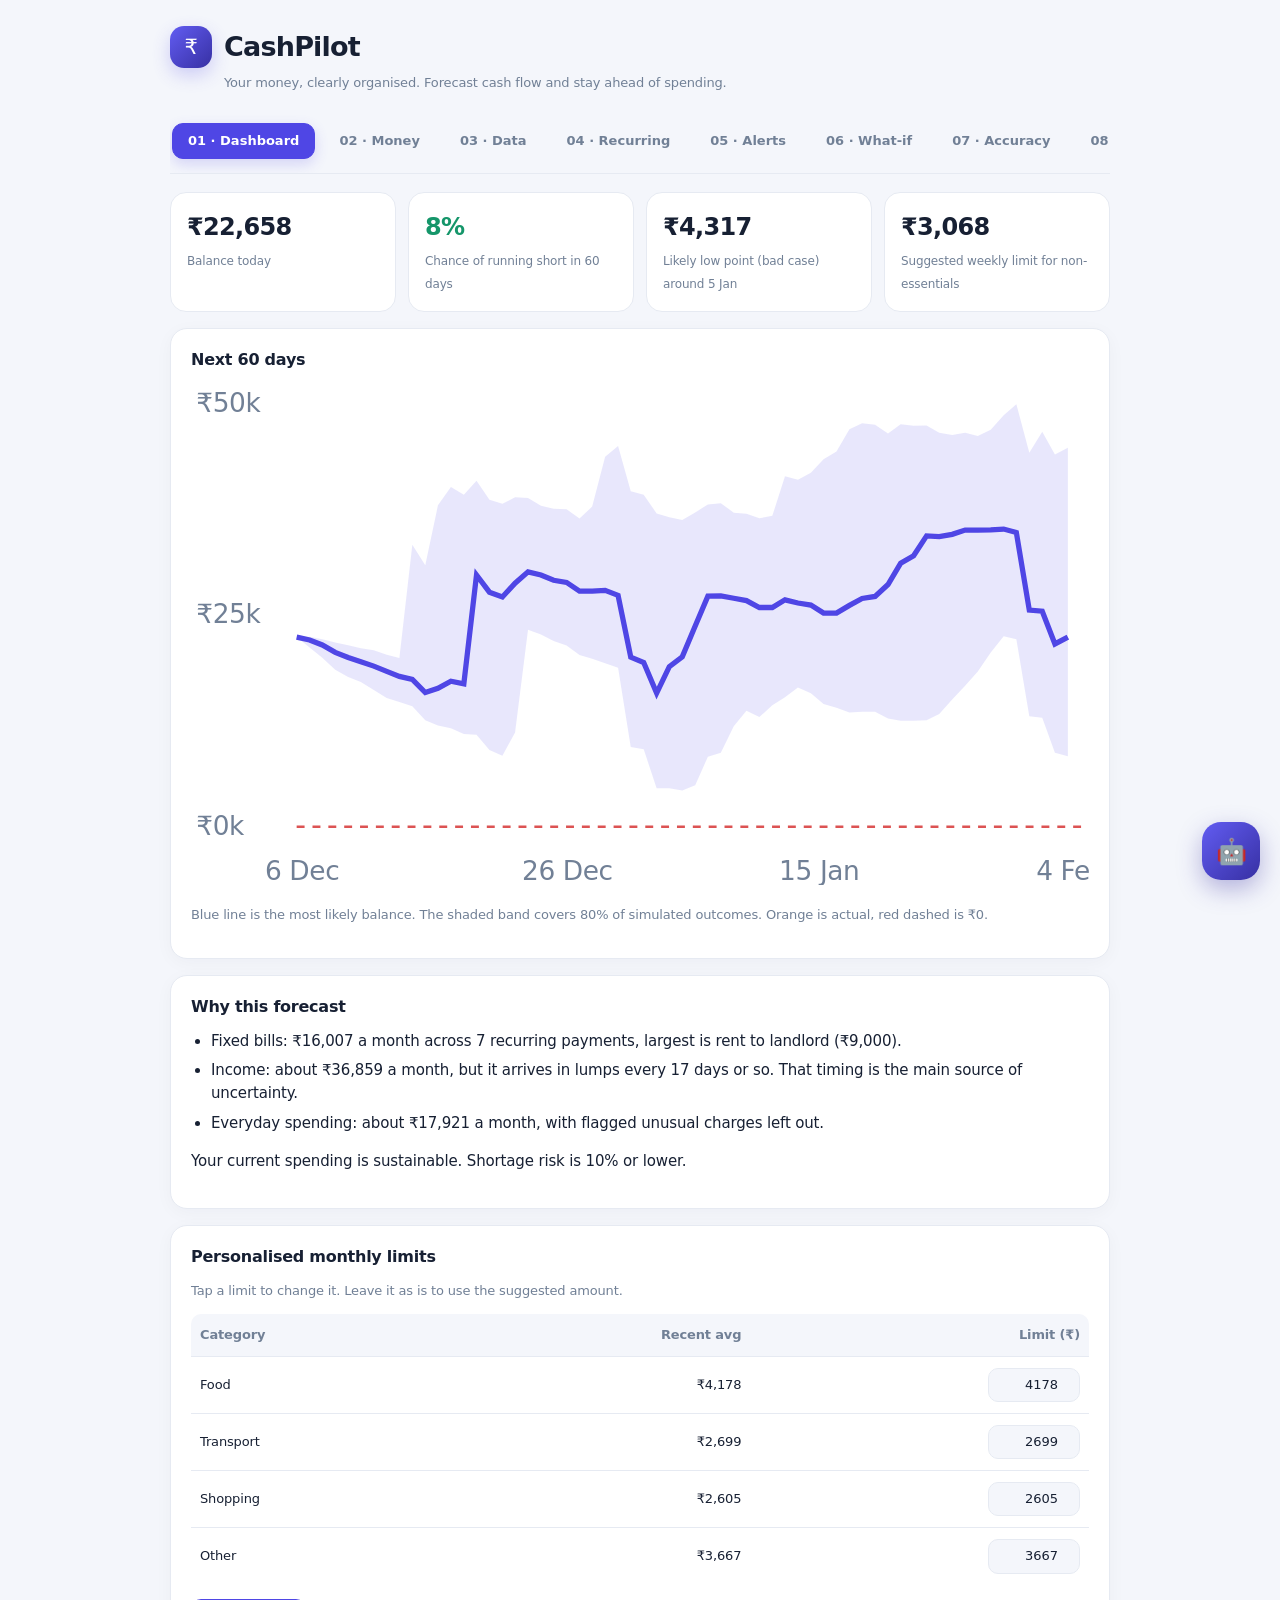
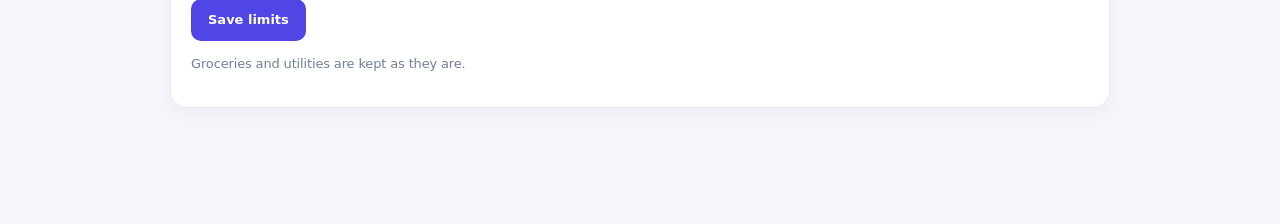
==== frontend/index.html @ a2986373 "Initial commit Co-authored-by: Copilot <223556219+Copilot@users.noreply.github.com>" ====
<!doctype html><html lang="en"><head><meta charset="utf-8"><title>CashPilot – Predictive Cash Flow</title>
<meta name="viewport" content="width=device-width, initial-scale=1, viewport-fit=cover">
<style>
:root{--bg:#f4f6fb;--cd:#fff;--tx:#172033;--mu:#718096;--ac:#4f46e5;--bd:#e6eaf2;--bad:#dc5353;--ok:#15966a;--wn:#d58a19;--bn:rgba(79,70,229,.13);box-sizing:border-box;padding-top:env(safe-area-inset-top,0px);padding-bottom:env(safe-area-inset-bottom,0px);color-scheme:light}
:root[data-theme=dark]{color-scheme:dark;--bg:#0b1220;--cd:#131e30;--tx:#edf2ff;--mu:#9aa9c0;--ac:#8b85ff;--bd:#29374d;--bad:#ff7777;--ok:#48d6a0;--wn:#f2bd62;--bn:rgba(139,133,255,.2)}
@media(prefers-color-scheme:dark){:root:not([data-theme=light]){color-scheme:dark;--bg:#0b1220;--cd:#131e30;--tx:#edf2ff;--mu:#9aa9c0;--ac:#8b85ff;--bd:#29374d;--bad:#ff7777;--ok:#48d6a0;--wn:#f2bd62;--bn:rgba(139,133,255,.2)}}
*{box-sizing:border-box}html{scroll-padding-top:16px}body{margin:0;background:var(--bg);color:var(--tx);font:15px/1.55 Inter,ui-sans-serif,system-ui,-apple-system,"Segoe UI",Roboto,sans-serif;font-variant-numeric:tabular-nums;letter-spacing:-.01em}
main{max-width:980px;margin:0 auto;padding:26px 20px 100px}.brand{display:flex;align-items:center;gap:12px;margin-bottom:5px}.brand-mark{width:42px;height:42px;border-radius:14px;display:grid;place-items:center;background:linear-gradient(135deg,#625cf2,#3730a3);color:white;font-size:21px;box-shadow:0 7px 18px rgba(79,70,229,.24)}
h1{font-size:27px;line-height:1.2;margin:0;letter-spacing:-.8px;font-weight:800}#who{margin-left:auto;display:flex;align-items:center;gap:10px;font-size:13px;color:var(--mu)}#who[hidden]{display:none}#who button{border:1px solid var(--bd);background:var(--cd);color:var(--tx);border-radius:9px;padding:7px 12px;font:inherit;font-size:12px;font-weight:650;cursor:pointer}.sub{color:var(--mu);margin:0 0 22px 54px;font-size:13px}
nav{display:flex;gap:8px;overflow-x:auto;padding:8px 2px 14px;margin:0 0 18px;scrollbar-width:thin;border-bottom:1px solid var(--bd)}nav button{flex:none;border:1px solid transparent;background:transparent;color:var(--mu);padding:9px 15px;border-radius:11px;font:inherit;font-size:13px;font-weight:600;line-height:1.2;cursor:pointer;transition:.18s}nav button:hover{background:var(--cd);color:var(--tx);border-color:var(--bd)}nav button.on{background:var(--ac);border-color:var(--ac);color:#fff;box-shadow:0 5px 14px rgba(79,70,229,.2)}
.cd{background:var(--cd);border:1px solid var(--bd);border-radius:17px;padding:20px;margin-bottom:16px;box-shadow:0 4px 18px rgba(20,32,55,.035)}h2{font-size:16px;line-height:1.35;margin:0 0 12px;font-weight:750;letter-spacing:-.25px}.g{display:grid;grid-template-columns:repeat(2,minmax(0,1fr));gap:12px;margin-bottom:16px}.k{background:var(--cd);border:1px solid var(--bd);border-radius:16px;padding:16px;min-width:0}.k b{display:block;font-size:24px;letter-spacing:-.7px;margin-bottom:3px}.k span{font-size:12px;color:var(--mu)}
.bad{color:var(--bad)}.ok{color:var(--ok)}.wn{color:var(--wn)}.mu{color:var(--mu);font-size:13px}.tw{overflow-x:auto;border-radius:10px}table{width:100%;border-collapse:collapse;font-size:13px}td,th{padding:11px 9px;border-bottom:1px solid var(--bd);text-align:left;white-space:nowrap}th{color:var(--mu);font-weight:650;background:var(--bg)}td.r,th.r{text-align:right}tr:last-child td{border-bottom:0}
label{display:block;font-size:12px;color:var(--mu);font-weight:650;margin:12px 0 5px}input,select{width:100%;box-sizing:border-box;padding:11px 12px;border:1px solid var(--bd);border-radius:10px;background:var(--bg);color:var(--tx);font:inherit;outline:none}input:focus,select:focus{border-color:var(--ac);box-shadow:0 0 0 3px var(--bn)}.btn{margin-top:14px;background:var(--ac);color:#fff;border:0;border-radius:10px;padding:11px 17px;font:inherit;font-size:13px;font-weight:650;cursor:pointer;transition:.18s}.btn:hover{filter:brightness(1.06);transform:translateY(-1px)}.btn.s{background:var(--bg);color:var(--tx);border:1px solid var(--bd)}
svg text{fill:var(--mu);font-size:10px}ul{padding-left:20px;margin:8px 0}li{margin:6px 0}#bf{position:fixed;right:20px;bottom:calc(20px + env(safe-area-inset-bottom,0px));width:58px;height:58px;border-radius:19px;border:0;background:linear-gradient(135deg,#625cf2,#3730a3);color:#fff;font-size:25px;box-shadow:0 9px 24px rgba(57,48,163,.35);cursor:pointer;z-index:40}#bp{position:fixed;left:12px;right:12px;bottom:calc(12px + env(safe-area-inset-bottom,0px));max-width:540px;margin:0 auto;max-height:72vh;display:flex;flex-direction:column;background:var(--cd);border:1px solid var(--bd);border-radius:18px;box-shadow:0 15px 45px rgba(0,0,0,.25);z-index:50}#bp[hidden],#bf[hidden]{display:none}#bh{display:flex;justify-content:space-between;align-items:center;padding:14px 16px;border-bottom:1px solid var(--bd)}#bh button{background:none;border:0;color:var(--tx);font-size:18px;cursor:pointer}#bl{overflow-y:auto;flex:1;padding:10px 14px;min-height:120px}.bm{margin:7px 0;padding:10px 13px;border-radius:14px;max-width:90%;white-space:pre-wrap;font-size:14px}.bm.u{background:var(--ac);color:#fff;margin-left:auto}.bm.b{background:var(--bg);border:1px solid var(--bd)}#bc{display:flex;gap:7px;overflow-x:auto;padding:5px 14px}#bc button{flex:none;border:1px solid var(--bd);background:var(--bg);color:var(--tx);border-radius:18px;padding:7px 12px;font:inherit;font-size:12px;cursor:pointer}#bi{display:flex;gap:8px;padding:10px 14px 14px}#bi input{flex:1;min-width:0}#bi .btn{margin:0}
@media(min-width:700px){.g{grid-template-columns:repeat(4,minmax(0,1fr))}}@media(max-width:520px){main{padding:20px 13px 90px}.cd{padding:16px;border-radius:15px}h1{font-size:24px}.sub{margin-left:0;margin-top:7px}.k{padding:13px}.k b{font-size:20px}nav{gap:5px}nav button{padding:9px 12px}}
</style></head><body><main>
<div class="brand"><div class="brand-mark">₹</div><h1>CashPilot</h1><div id="who" hidden><span id="wn"></span><button id="lo" type="button">Log out</button></div></div><p class="sub">Your money, clearly organised. Forecast cash flow and stay ahead of spending.</p>
<nav id="nav"></nav><div id="v"></div></main>
<button id="bf" onclick="bTog()" aria-label="Open assistant">🤖</button>
<div id="bp" hidden><div id="bh"><b>CashPilot assistant</b><button onclick="bTog()" aria-label="Close">✕</button></div><div id="bl"></div><div id="bc"><button onclick="bAsk(this.textContent)">Show limits</button><button onclick="bAsk(this.textContent)">What have you learned?</button><button onclick="bAsk(this.textContent)">Am I at risk?</button><button onclick="bAsk(this.textContent)">What do you know about me?</button></div><div id="bi"><input id="bx" placeholder="e.g. set food limit to 4000" onkeydown="if(event.key==='Enter')bSend()"><button class="btn" onclick="bSend()">Send</button></div></div>
<script src="boot.js"></script>
</body></html>
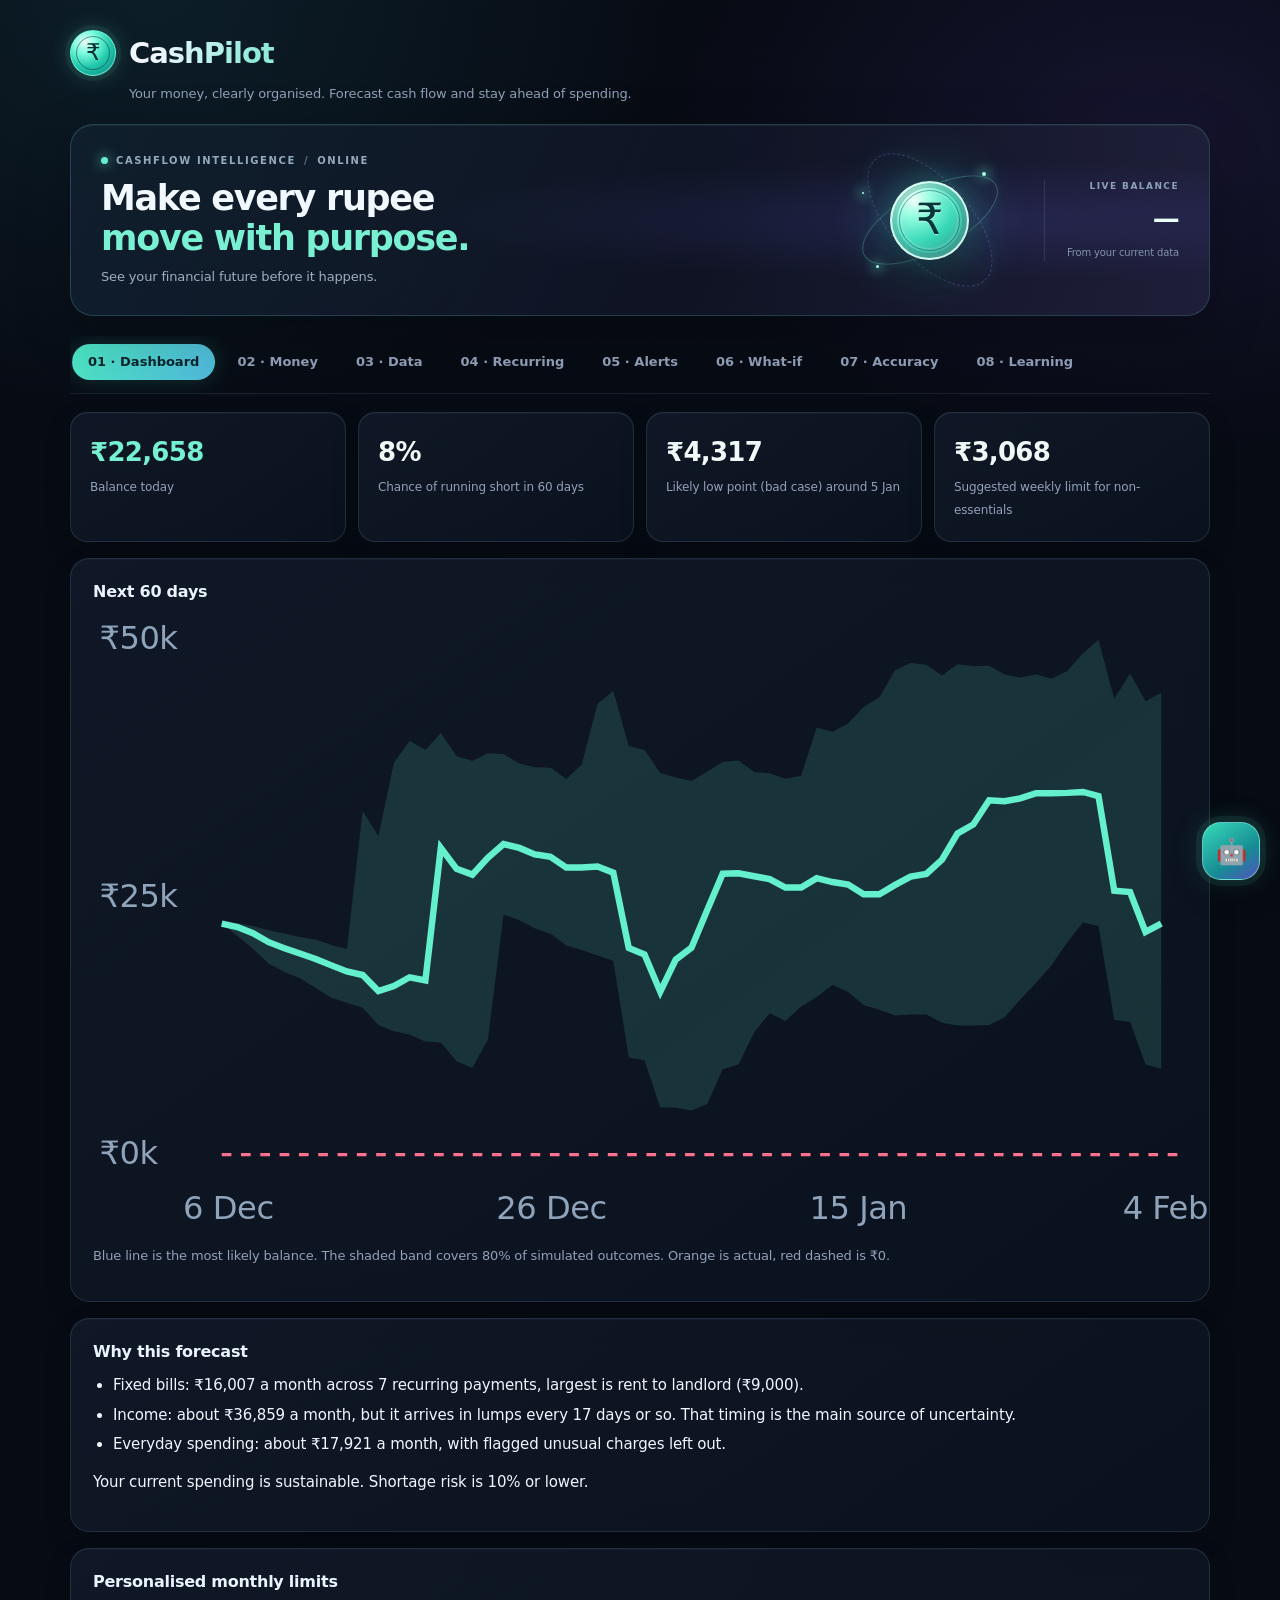
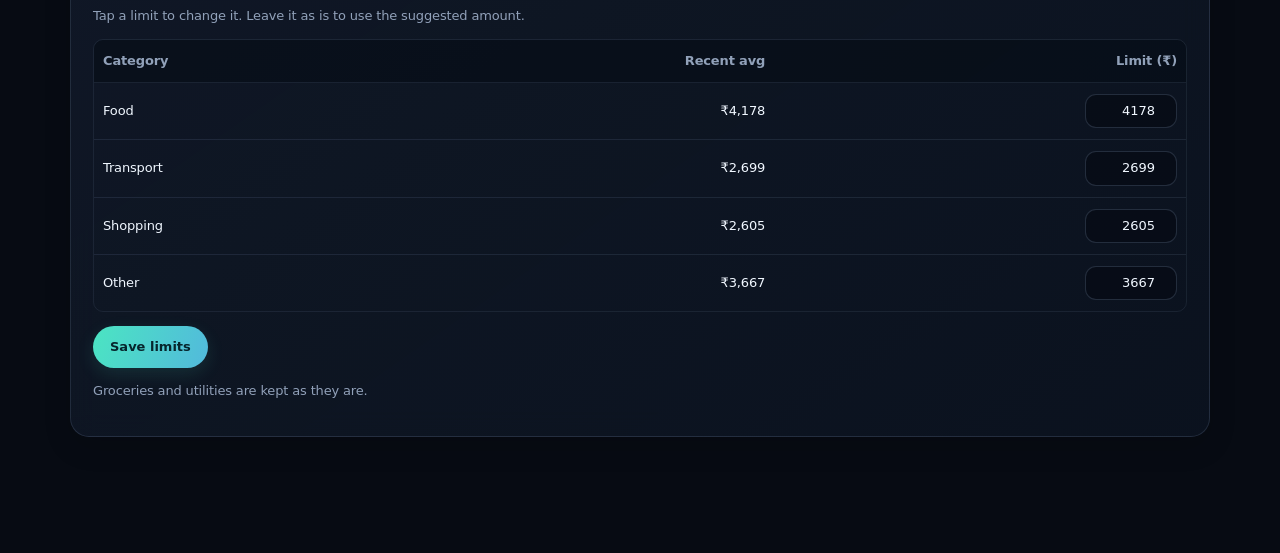
==== commit ad708c98: "Add mobile transaction companion and API Adds Android notification transaction importing and support" ====
--- a/frontend/index.html
+++ b/frontend/index.html
@@ -1,4 +1,4 @@
-<!doctype html><html lang="en"><head><meta charset="utf-8"><title>CashPilot – Predictive Cash Flow</title>
+<!doctype html><html lang="en"><head><meta charset="utf-8"><meta name="theme-color" content="#070b13"><title>CashPilot – Predictive Cash Flow</title>
 <meta name="viewport" content="width=device-width, initial-scale=1, viewport-fit=cover">
 <style>
 :root{--bg:#f4f6fb;--cd:#fff;--tx:#172033;--mu:#718096;--ac:#4f46e5;--bd:#e6eaf2;--bad:#dc5353;--ok:#15966a;--wn:#d58a19;--bn:rgba(79,70,229,.13);box-sizing:border-box;padding-top:env(safe-area-inset-top,0px);padding-bottom:env(safe-area-inset-bottom,0px);color-scheme:light}
@@ -13,8 +13,58 @@
 label{display:block;font-size:12px;color:var(--mu);font-weight:650;margin:12px 0 5px}input,select{width:100%;box-sizing:border-box;padding:11px 12px;border:1px solid var(--bd);border-radius:10px;background:var(--bg);color:var(--tx);font:inherit;outline:none}input:focus,select:focus{border-color:var(--ac);box-shadow:0 0 0 3px var(--bn)}.btn{margin-top:14px;background:var(--ac);color:#fff;border:0;border-radius:10px;padding:11px 17px;font:inherit;font-size:13px;font-weight:650;cursor:pointer;transition:.18s}.btn:hover{filter:brightness(1.06);transform:translateY(-1px)}.btn.s{background:var(--bg);color:var(--tx);border:1px solid var(--bd)}
 svg text{fill:var(--mu);font-size:10px}ul{padding-left:20px;margin:8px 0}li{margin:6px 0}#bf{position:fixed;right:20px;bottom:calc(20px + env(safe-area-inset-bottom,0px));width:58px;height:58px;border-radius:19px;border:0;background:linear-gradient(135deg,#625cf2,#3730a3);color:#fff;font-size:25px;box-shadow:0 9px 24px rgba(57,48,163,.35);cursor:pointer;z-index:40}#bp{position:fixed;left:12px;right:12px;bottom:calc(12px + env(safe-area-inset-bottom,0px));max-width:540px;margin:0 auto;max-height:72vh;display:flex;flex-direction:column;background:var(--cd);border:1px solid var(--bd);border-radius:18px;box-shadow:0 15px 45px rgba(0,0,0,.25);z-index:50}#bp[hidden],#bf[hidden]{display:none}#bh{display:flex;justify-content:space-between;align-items:center;padding:14px 16px;border-bottom:1px solid var(--bd)}#bh button{background:none;border:0;color:var(--tx);font-size:18px;cursor:pointer}#bl{overflow-y:auto;flex:1;padding:10px 14px;min-height:120px}.bm{margin:7px 0;padding:10px 13px;border-radius:14px;max-width:90%;white-space:pre-wrap;font-size:14px}.bm.u{background:var(--ac);color:#fff;margin-left:auto}.bm.b{background:var(--bg);border:1px solid var(--bd)}#bc{display:flex;gap:7px;overflow-x:auto;padding:5px 14px}#bc button{flex:none;border:1px solid var(--bd);background:var(--bg);color:var(--tx);border-radius:18px;padding:7px 12px;font:inherit;font-size:12px;cursor:pointer}#bi{display:flex;gap:8px;padding:10px 14px 14px}#bi input{flex:1;min-width:0}#bi .btn{margin:0}
 @media(min-width:700px){.g{grid-template-columns:repeat(4,minmax(0,1fr))}}@media(max-width:520px){main{padding:20px 13px 90px}.cd{padding:16px;border-radius:15px}h1{font-size:24px}.sub{margin-left:0;margin-top:7px}.k{padding:13px}.k b{font-size:20px}nav{gap:5px}nav button{padding:9px 12px}}
+:root{--bg:#070b13;--cd:rgba(15,22,36,.88);--tx:#f0f7ff;--mu:#91a1b9;--ac:#64f0cd;--bd:rgba(148,173,208,.16);--bad:#ff718f;--ok:#61eab8;--wn:#ffd078;--bn:rgba(100,240,205,.14);color-scheme:dark}
+:root[data-theme=dark]{--bg:#070b13;--cd:rgba(15,22,36,.88);--tx:#f0f7ff;--mu:#91a1b9;--ac:#64f0cd;--bd:rgba(148,173,208,.16);--bad:#ff718f;--ok:#61eab8;--wn:#ffd078;--bn:rgba(100,240,205,.14);color-scheme:dark}
+:root[data-theme=light]{--bg:#edf3f7;--cd:rgba(255,255,255,.92);--tx:#112034;--mu:#5e7188;--ac:#087f72;--bd:rgba(42,72,102,.14);--bad:#c43856;--ok:#087c57;--wn:#a46500;--bn:rgba(8,127,114,.12);color-scheme:light}
+@media(prefers-color-scheme:dark){:root:not([data-theme=light]){--bg:#070b13;--cd:rgba(15,22,36,.88);--tx:#f0f7ff;--mu:#91a1b9;--ac:#64f0cd;--bd:rgba(148,173,208,.16);--bad:#ff718f;--ok:#61eab8;--wn:#ffd078;--bn:rgba(100,240,205,.14);color-scheme:dark}}
+body{background:radial-gradient(ellipse at 12% 0%,rgba(37,114,139,.18),transparent 34%),radial-gradient(ellipse at 90% 15%,rgba(95,65,191,.16),transparent 30%),var(--bg);background-attachment:fixed}
+body::before{content:"";position:fixed;inset:0;pointer-events:none;z-index:-1;opacity:.22;background-image:linear-gradient(rgba(141,173,208,.06) 1px,transparent 1px),linear-gradient(90deg,rgba(141,173,208,.06) 1px,transparent 1px);background-size:54px 54px;mask-image:linear-gradient(to bottom,black,transparent 82%)}
+main{max-width:1180px;padding-top:30px}
+.brand{gap:13px;margin-bottom:8px}.brand-mark{position:relative;isolation:isolate;width:46px;height:46px;border:1px solid rgba(120,255,224,.8);border-radius:50%;background:radial-gradient(circle at 32% 25%,#ecfff7 0,#80ffe0 24%,#23c9ad 56%,#087e78 100%);color:#082c31;font-family:Georgia,serif;font-size:23px;box-shadow:0 0 0 5px rgba(100,240,205,.07),0 0 24px rgba(100,240,205,.23);animation:logo-roll 8s linear infinite}
+.brand-mark::after{content:"";position:absolute;inset:5px;border:1px solid rgba(7,51,55,.52);border-radius:50%;pointer-events:none}
+h1{font-size:29px;letter-spacing:-1px;background:linear-gradient(100deg,var(--tx) 20%,#8fead9 85%);-webkit-background-clip:text;background-clip:text;color:transparent}
+#who{color:var(--mu)}#who button{background:rgba(255,255,255,.035);border-color:var(--bd);border-radius:999px;padding:8px 14px;transition:.2s}
+#who button:hover{border-color:var(--ac);color:var(--ac)}
+.sub{margin:0 0 20px 59px;color:var(--mu)}
+.welcome{position:relative;isolation:isolate;overflow:hidden;display:grid;grid-template-columns:minmax(0,1fr) 190px auto;align-items:center;gap:14px;min-height:188px;margin:0 0 20px;padding:25px 30px;border:1px solid rgba(110,229,211,.2);border-radius:23px;background:linear-gradient(115deg,rgba(16,31,45,.96),rgba(17,21,39,.91) 58%,rgba(30,24,55,.88));box-shadow:0 18px 55px rgba(0,0,0,.22),inset 0 1px rgba(255,255,255,.05)}
+.welcome::after{content:"";position:absolute;inset:0;z-index:-1;background:radial-gradient(ellipse at 80% 50%,rgba(93,92,210,.17),transparent 44%),linear-gradient(90deg,transparent 54%,rgba(100,240,205,.035));pointer-events:none}
+.welcome-copy{min-width:0}.eyebrow{display:flex;align-items:center;gap:8px;margin:0 0 11px;color:#93a9bd;font-size:10px;font-weight:800;letter-spacing:.16em}.status-dot{width:7px;height:7px;border-radius:50%;background:var(--ac);box-shadow:0 0 12px var(--ac);animation:status-pulse 2s ease-in-out infinite}.eyebrow-divider{color:#5d7189}
+.welcome h2{margin:0;color:#f1f8ff;font-size:clamp(23px,3.2vw,35px);line-height:1.13;letter-spacing:-1.3px}.welcome h2 span{color:#79f0d2}.welcome-copy>p:last-child{margin:9px 0 0;color:#9daec2;font-size:13px}
+.coin-stage{position:relative;display:grid;place-items:center;width:180px;height:140px;perspective:700px}.coin-glow{position:absolute;width:95px;height:95px;border-radius:50%;background:rgba(55,241,203,.2);filter:blur(29px);animation:coin-aura 3s ease-in-out infinite}
+.coin-orbit{position:absolute;width:150px;height:62px;border:1px solid rgba(116,242,219,.28);border-radius:50%;transform:rotate(-28deg);box-shadow:0 0 14px rgba(100,240,205,.06)}.coin-orbit-a{animation:orbit-turn 10s linear infinite}.coin-orbit-b{width:164px;height:80px;border-color:rgba(153,130,255,.32);border-style:dashed;transform:rotate(48deg);animation:orbit-turn 14s linear infinite reverse}
+.rolling-coin{position:relative;z-index:1;display:grid;place-items:center;width:79px;height:79px;border:2px solid rgba(231,255,249,.9);border-radius:50%;background:radial-gradient(circle at 30% 23%,#f0fff8 0,#9bffe3 19%,#36d9b8 52%,#0b766f 100%);color:#07363a;font-family:Georgia,serif;font-size:43px;box-shadow:inset 0 0 0 5px rgba(6,70,68,.22),inset 0 0 20px rgba(255,255,255,.45),0 10px 24px rgba(0,0,0,.35),0 0 28px rgba(72,235,204,.24);transform-style:preserve-3d;animation:coin-roll 5.2s cubic-bezier(.45,.05,.55,.95) infinite}
+.rolling-coin::before{content:"";position:absolute;inset:7px;border:1px solid rgba(5,74,71,.48);border-radius:50%;box-shadow:inset 0 0 0 2px rgba(236,255,250,.14)}
+.rolling-coin span{position:relative;text-shadow:0 1px rgba(255,255,255,.5);backface-visibility:hidden}
+.coin-particle{position:absolute;width:4px;height:4px;border-radius:50%;background:#a5ffe9;box-shadow:0 0 12px 3px rgba(100,240,205,.55)}.particle-a{top:22px;right:34px}.particle-b{bottom:22px;left:36px;width:3px;height:3px}.particle-c{top:42px;left:22px;width:2px;height:2px}
+.welcome-value{justify-self:end;display:flex;flex-direction:column;align-items:flex-end;padding-left:22px;border-left:1px solid rgba(166,194,221,.15)}.welcome-value span{color:#8ca2b7;font-size:9px;font-weight:800;letter-spacing:.16em}.welcome-value strong{margin:5px 0;font-size:clamp(20px,2.4vw,27px);letter-spacing:-.7px;color:#eafff8}.welcome-value small{color:#8294a8;font-size:10px}
+nav{gap:6px;padding:8px 2px 13px;border-bottom-color:rgba(148,173,208,.13)}nav button{border:1px solid transparent;border-radius:999px;color:#91a1b9}nav button:hover{background:rgba(255,255,255,.045);border-color:var(--bd);color:var(--tx)}nav button.on{background:linear-gradient(115deg,#4be5c2,#50b9dc);border-color:transparent;color:#06252c;box-shadow:0 0 22px rgba(75,229,194,.19);font-weight:800}
+.cd,.k{border-color:var(--bd);background:linear-gradient(145deg,rgba(17,25,40,.92),rgba(12,19,32,.88));box-shadow:0 10px 28px rgba(0,0,0,.14),inset 0 1px rgba(255,255,255,.035);backdrop-filter:blur(14px);transition:border-color .2s,transform .2s,box-shadow .2s}
+.cd:hover,.k:hover{border-color:rgba(100,240,205,.3);box-shadow:0 14px 34px rgba(0,0,0,.2),0 0 22px rgba(100,240,205,.035),inset 0 1px rgba(255,255,255,.045)}
+.cd{border-radius:19px;padding:22px}.k{border-radius:17px;padding:19px}.k b{color:#effaf8;font-size:26px}.k span{color:var(--mu)}
+h2{color:#eaf3ff;font-size:16px}label{color:#a7b6c8}
+input,select{border-color:rgba(148,173,208,.2);background:rgba(5,11,20,.62);border-radius:11px}
+input:focus,select:focus{border-color:var(--ac);box-shadow:0 0 0 3px rgba(100,240,205,.12)}
+.btn{border-radius:999px;background:linear-gradient(110deg,#4be5c2,#52b9dc);color:#06252c;box-shadow:0 6px 18px rgba(75,229,194,.12);transition:transform .18s,filter .18s,box-shadow .18s}
+.btn:hover{filter:brightness(1.08);transform:translateY(-2px);box-shadow:0 9px 24px rgba(75,229,194,.2)}
+.btn.s{background:rgba(255,255,255,.035);color:var(--tx);border:1px solid var(--bd);box-shadow:none}
+.btn.s:hover{border-color:var(--ac);color:var(--ac)}
+button:focus-visible,a:focus-visible,input:focus-visible,select:focus-visible{outline:2px solid var(--ac);outline-offset:3px}
+th{background:rgba(5,11,20,.55)}td,th{border-bottom-color:rgba(148,173,208,.12)}.tw{border:1px solid rgba(148,173,208,.1)}
+svg{overflow:visible}svg text{fill:#8fa4ba}.g .k:first-child b{color:#75f0d1}#bf{border:1px solid rgba(151,255,232,.55);background:linear-gradient(145deg,#36d9b8,#168c94 62%,#5650bc);box-shadow:0 0 0 6px rgba(100,240,205,.07),0 10px 30px rgba(0,0,0,.35),0 0 28px rgba(65,226,201,.24);transition:transform .2s,box-shadow .2s}#bf:hover{transform:translateY(-3px) rotate(-5deg);box-shadow:0 0 0 8px rgba(100,240,205,.08),0 12px 34px rgba(0,0,0,.4),0 0 36px rgba(65,226,201,.34)}
+#bp{border-color:rgba(100,240,205,.24);background:rgba(13,20,34,.97);backdrop-filter:blur(20px)}
+@keyframes coin-roll{0%,100%{transform:translateY(0) rotateY(0) rotateZ(-11deg)}25%{transform:translateY(-6px) rotateY(90deg) rotateZ(9deg)}50%{transform:translateY(0) rotateY(180deg) rotateZ(11deg)}75%{transform:translateY(-6px) rotateY(270deg) rotateZ(-9deg)}}
+@keyframes logo-roll{0%,100%{transform:rotateY(0) rotateZ(-5deg)}50%{transform:rotateY(180deg) rotateZ(5deg)}}
+@keyframes orbit-turn{to{rotate:360deg}}@keyframes coin-aura{50%{opacity:.55;transform:scale(1.17)}}@keyframes status-pulse{50%{opacity:.5;box-shadow:0 0 4px var(--ac)}}
+@media(max-width:760px){.welcome{grid-template-columns:minmax(0,1fr) 150px;padding:23px 22px}.welcome-value{grid-column:1/-1;justify-self:stretch;flex-direction:row;align-items:center;gap:10px;padding:12px 0 0;border-left:0;border-top:1px solid rgba(166,194,221,.15)}.welcome-value strong{margin:0 auto 0 0}.welcome-value small{margin-left:auto}.coin-stage{width:145px}}
+@media(max-width:520px){main{padding:18px 13px 90px}.welcome{grid-template-columns:minmax(0,1fr) 104px;gap:6px;padding:19px 16px;border-radius:19px}.welcome h2{font-size:24px}.eyebrow{font-size:8px;letter-spacing:.11em}.coin-stage{width:104px;height:110px}.rolling-coin{width:64px;height:64px;font-size:35px}.coin-orbit-a{width:112px;height:49px}.coin-orbit-b{width:116px;height:61px}.welcome-value{gap:7px}.welcome-value strong{font-size:18px}.welcome-value small{font-size:9px}h1{font-size:24px}.brand-mark{width:42px;height:42px}}
+@media(prefers-reduced-motion:reduce){*,*::before,*::after{scroll-behavior:auto!important;animation-duration:.01ms!important;animation-iteration-count:1!important;transition-duration:.01ms!important}}
 </style></head><body><main>
 <div class="brand"><div class="brand-mark">₹</div><h1>CashPilot</h1><div id="who" hidden><span id="wn"></span><button id="lo" type="button">Log out</button></div></div><p class="sub">Your money, clearly organised. Forecast cash flow and stay ahead of spending.</p>
+<section class="welcome" aria-label="CashPilot financial control center">
+<div class="welcome-copy"><p class="eyebrow"><span class="status-dot"></span> CASHFLOW INTELLIGENCE <span class="eyebrow-divider">/</span> ONLINE</p><h2>Make every rupee<br><span>move with purpose.</span></h2><p>See your financial future before it happens.</p></div>
+<div class="coin-stage" aria-hidden="true"><div class="coin-glow"></div><div class="coin-orbit coin-orbit-a"></div><div class="coin-orbit coin-orbit-b"></div><div class="rolling-coin"><span>₹</span></div><i class="coin-particle particle-a"></i><i class="coin-particle particle-b"></i><i class="coin-particle particle-c"></i></div>
+<div class="welcome-value"><span>LIVE BALANCE</span><strong id="hero-balance">—</strong><small>From your current data</small></div>
+</section>
 <nav id="nav"></nav><div id="v"></div></main>
 <button id="bf" onclick="bTog()" aria-label="Open assistant">🤖</button>
 <div id="bp" hidden><div id="bh"><b>CashPilot assistant</b><button onclick="bTog()" aria-label="Close">✕</button></div><div id="bl"></div><div id="bc"><button onclick="bAsk(this.textContent)">Show limits</button><button onclick="bAsk(this.textContent)">What have you learned?</button><button onclick="bAsk(this.textContent)">Am I at risk?</button><button onclick="bAsk(this.textContent)">What do you know about me?</button></div><div id="bi"><input id="bx" placeholder="e.g. set food limit to 4000" onkeydown="if(event.key==='Enter')bSend()"><button class="btn" onclick="bSend()">Send</button></div></div>
